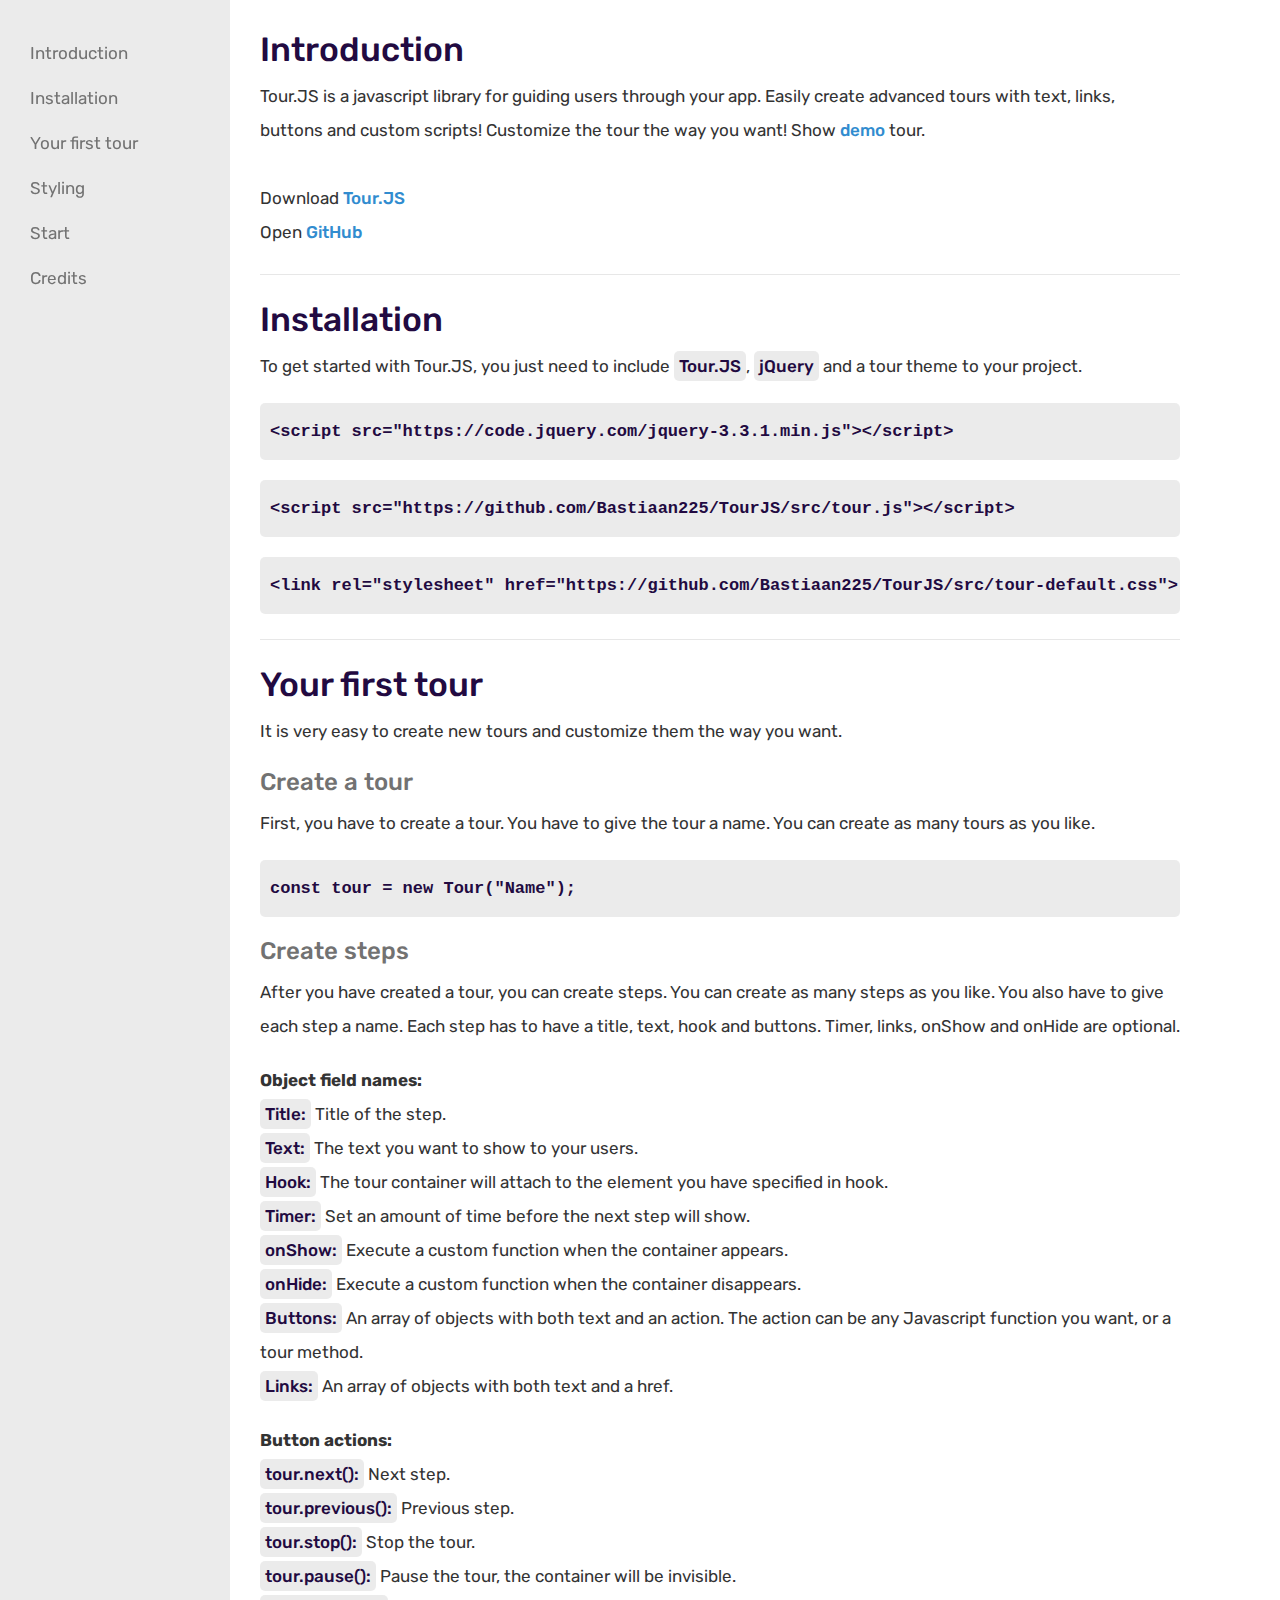
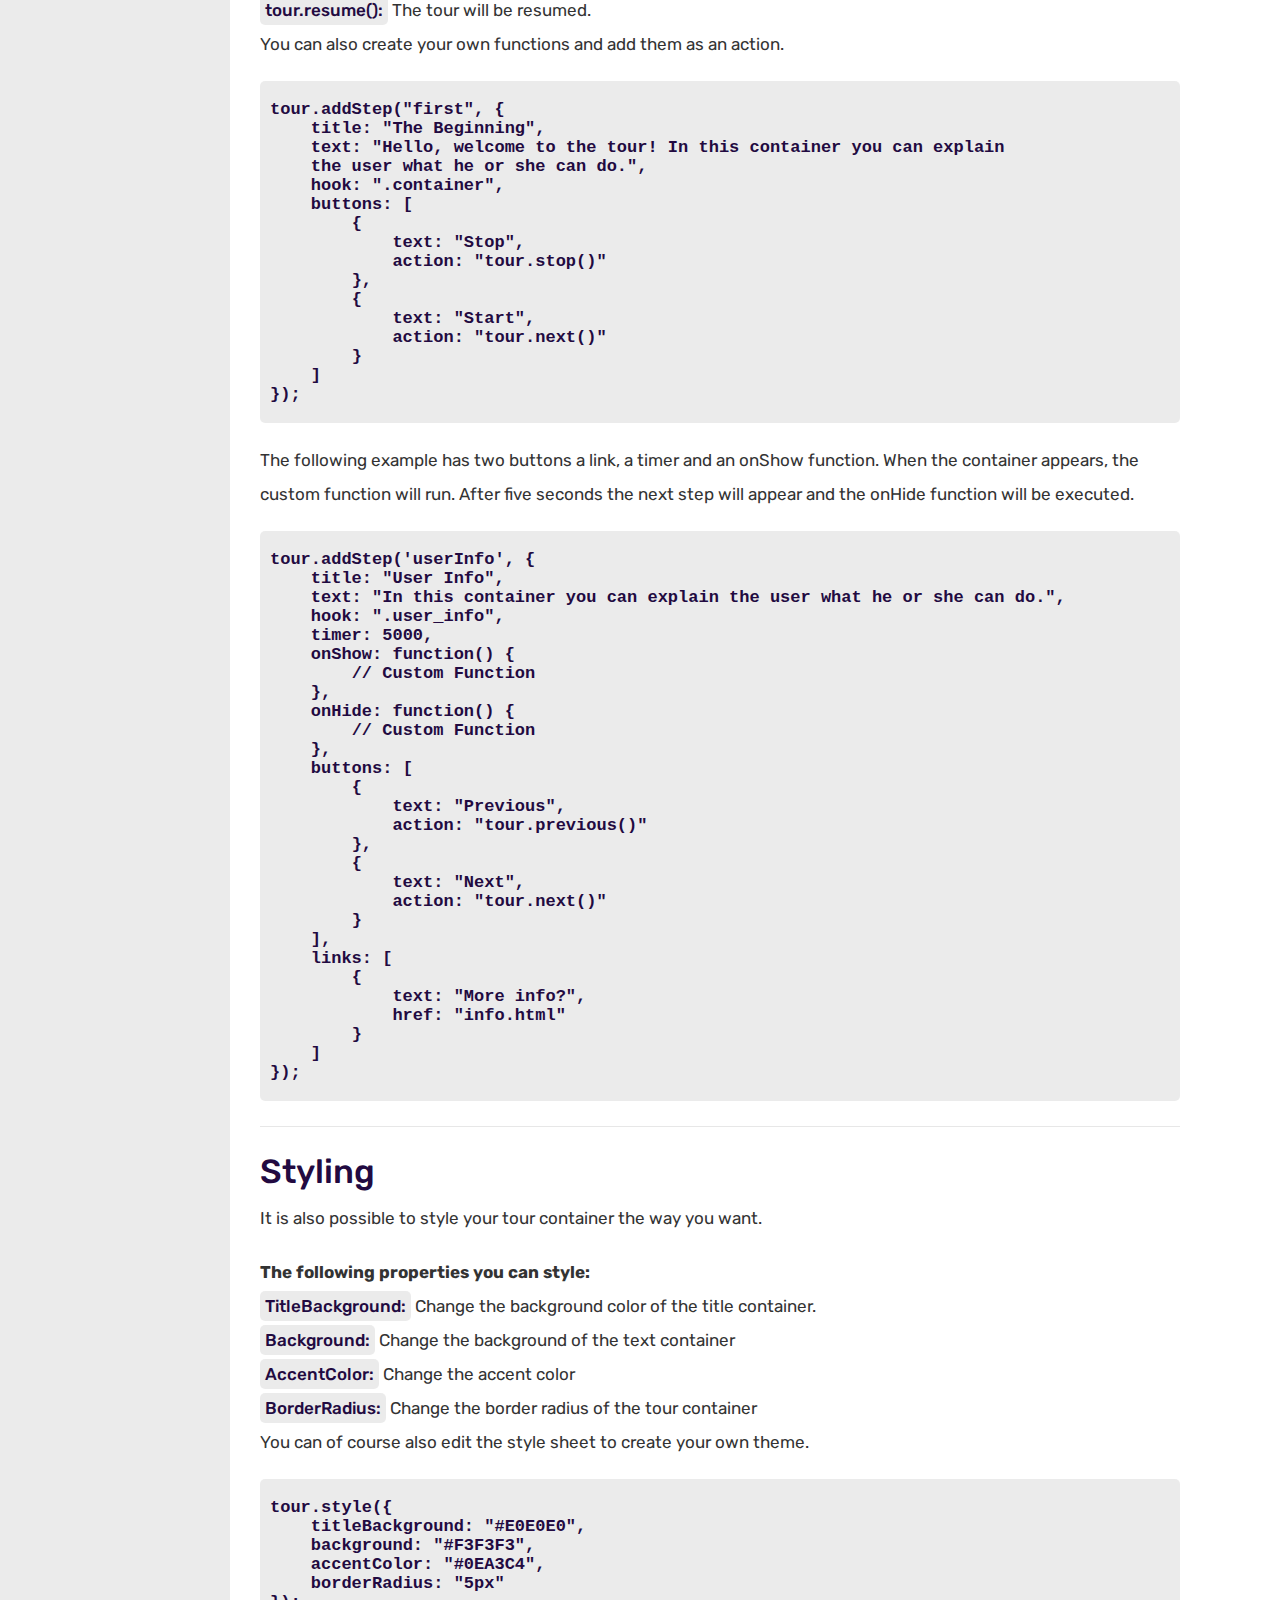
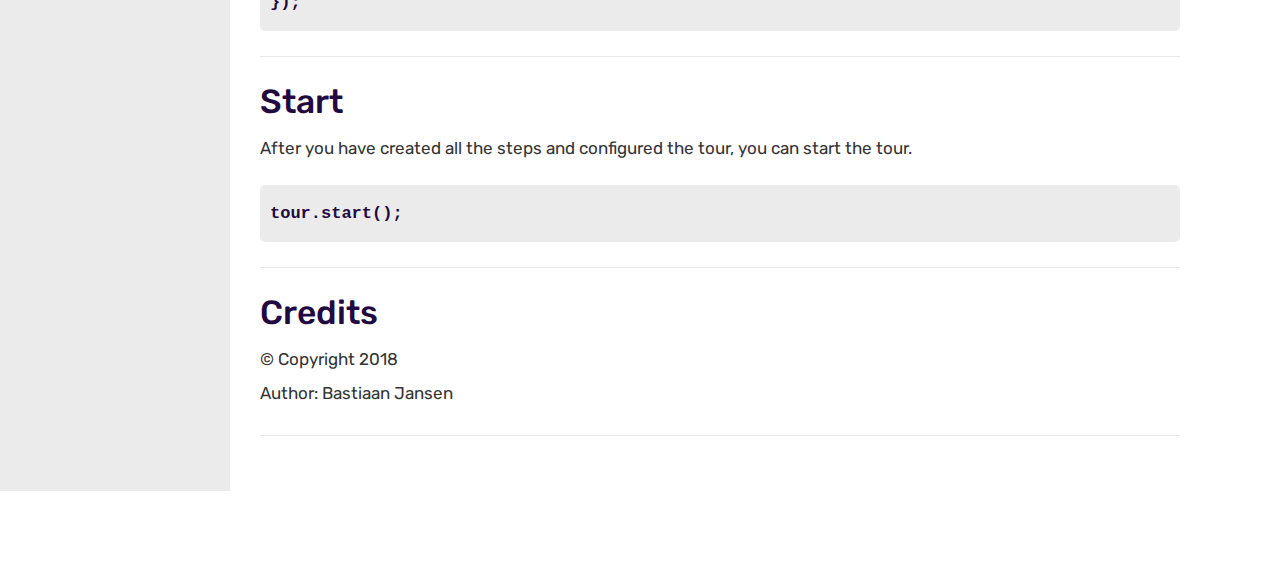
==== documentation.html @ c0cf6246 "Documentation Website" ====
<!DOCTYPE html>
<html>
<head>
    <title>Tour JS</title>
    <meta charset="UTF-8">
    <meta name="description" content="">
    <meta name="keywords" content="">
    <link rel="stylesheet" href="CSS/documentation.css">
    <meta name="viewport" content="width=device-width, initial-scale=1.0">
</head>
<body>

<div class="container grid">
    <div class="sidebar">
        <ul>
            <li><a href="#introduction">Introduction</a></li>
            <li><a href="#installation">Installation</a></li>
            <li><a href="#first-tour">Your first tour</a></li>
            <li><a href="#styling">Styling</a></li>
            <li><a href="#start">Start</a></li>
            <li><a href="#credits">Credits</a></li>
        </ul>
    </div>
    
    <div class="main">
        <section id="introduction">
            <h1>Introduction</h1>
            <p>
                Tour.JS is a javascript library for guiding users through your app. Easily create advanced tours with text, links, buttons and custom scripts! Customize the tour the way you want! Show <span class="demo">demo</span> tour.

                <br><br>

                Download <a href="#" target="_blank">Tour.JS</a> <br>
                Open <a href="https://github.com/Bastiaan225/TourJS" target="_blank">GitHub</a>
            </p>
        </section>
        
<!--
        <section id="getting-started">
            <h1>Getting Started</h1>
            <p>To get started with Tour.JS, you just need to include <span class="highlight">Tour.JS</span> to your project.</p>
            
            <pre>
                <xmp>
                    <script src="frameworks/Tour/tour.js" type="text/javascript"></script>
                </xmp>
            </pre>
        </section>
-->
        
        <section id="installation">
            <h1>Installation</h1>
            <p>To get started with Tour.JS, you just need to include <span class="highlight">Tour.JS</span>, <span class="highlight">jQuery</span> and a tour theme to your project.</p>
            
            <pre>
                <xmp>
<script src="https://code.jquery.com/jquery-3.3.1.min.js"></script>
                </xmp>
            </pre>
            
            <pre>
                <xmp>
<script src="https://github.com/Bastiaan225/TourJS/src/tour.js"></script>
                </xmp>
            </pre>
            
            <pre>
                <xmp>
<link rel="stylesheet" href="https://github.com/Bastiaan225/TourJS/src/tour-default.css">
                </xmp>
            </pre>
        </section>
        
        <section id="first-tour">
            <h1>Your first tour</h1>
            <p>It is very easy to create new tours and customize them the way you want.</p>
            
            <h2>Create a tour</h2>
            <p>First, you have to create a tour. You have to give the tour a name. You can create as many tours as you like.</p>
            
            <pre>
                <xmp>
const tour = new Tour("Name");
                </xmp>
            </pre>
            
            <h2>Create steps</h2>
            <p>After you have created a tour, you can create steps. You can create as many steps as you like. You also have to give each step a name. Each step has to have a title, text, hook and buttons. Timer, links, onShow and onHide are optional.</p>
            
            <p>
                <b>Object field names:</b> <br> 
                <span class="highlight">Title:</span> Title of the step. <br>
                <span class="highlight">Text:</span> The text you want to show to your users. <br>
                <span class="highlight">Hook:</span> The tour container will attach to the element you have specified in hook. <br>
                <span class="highlight">Timer:</span> Set an amount of time before the next step will show. <br>
                <span class="highlight onshow">onShow:</span> Execute a custom function when the container appears. <br>
                <span class="highlight onshow">onHide:</span> Execute a custom function when the container disappears. <br>
                <span class="highlight">Buttons:</span> An array of objects with both text and an action. The action can be any Javascript function you want, or a tour method. <br>
                <span class="highlight">Links:</span> An array of objects with both text and a href.
            </p>
            
            <p>
                <b>Button actions:</b> <br>
                <span class="highlight">tour.next():</span> Next step. <br>
                <span class="highlight">tour.previous():</span> Previous step. <br>
                <span class="highlight">tour.stop():</span> Stop the tour. <br>
                <span class="highlight">tour.pause():</span> Pause the tour, the container will be invisible. <br>
                <span class="highlight">tour.resume():</span> The tour will be resumed. <br>
                You can also create your own functions and add them as an action.
            </p>
            
            <pre>
                <xmp>
tour.addStep("first", {
    title: "The Beginning",
    text: "Hello, welcome to the tour! In this container you can explain 
    the user what he or she can do.",
    hook: ".container",
    buttons: [
        {
            text: "Stop",
            action: "tour.stop()"
        },
        {
            text: "Start",
            action: "tour.next()"
        }
    ]
});
                </xmp>
            </pre>
            
            <p>The following example has two buttons a link, a timer and an onShow function. When the container appears, the custom function will run. After five seconds the next step will appear and the onHide function will be executed.</p>
            
            <pre>
                <xmp>
tour.addStep('userInfo', {
    title: "User Info",
    text: "In this container you can explain the user what he or she can do.",
    hook: ".user_info",
    timer: 5000,
    onShow: function() {
        // Custom Function
    },
    onHide: function() {
        // Custom Function
    },
    buttons: [
        {
            text: "Previous",
            action: "tour.previous()"
        },
        {
            text: "Next",
            action: "tour.next()"
        }
    ],
    links: [
        {
            text: "More info?",
            href: "info.html"
        }
    ]
});
                </xmp>
            </pre>
        </section>
        
        <section id="styling">
            <h1>Styling</h1>
            <p>It is also possible to style your tour container the way you want.</p>
            <p>
                <b>The following properties you can style:</b> <br>
                <span class="highlight">TitleBackground:</span> Change the background color of the title container. <br>
                <span class="highlight">Background:</span> Change the background of the text container <br>
                <span class="highlight">AccentColor:</span> Change the accent color <br>
                <span class="highlight">BorderRadius:</span> Change the border radius of the tour container <br>
                You can of course also edit the style sheet to create your own theme.
            </p>
            
            <pre>
                <xmp>
tour.style({
    titleBackground: "#E0E0E0",
    background: "#F3F3F3",
    accentColor: "#0EA3C4",
    borderRadius: "5px"
});
                </xmp>
            </pre>
        </section>
        
        <section id="start">
            <h1>Start</h1>
            <p>After you have created all the steps and configured the tour, you can start the tour.</p>
            
            <pre>
                <xmp>
tour.start();
                </xmp>
            </pre>
        </section>
        
        <section id="credits">
            <h1>Credits</h1>
            <p>© Copyright 2018 <br>
            Author: Bastiaan Jansen</p>
        </section>
    </div>
</div>

<script src="https://code.jquery.com/jquery-3.3.1.min.js"></script>
<script src="frameworks/Tour/tour.js"></script>
<link rel="stylesheet" href="frameworks/Tour/tour-default.css">

<script>

    const tour = new Tour("Start");
    tour.style({
        accentColor: "#318CCF",
        borderRadius: "5px"
    });
    
    tour.addStep("first", {
        title: "Welcome",
        text: "Hello, welcome to the tour! Here you can download Tour.JS. Now I will show you what Tour.JS can do!",
        hook: "#introduction p",
        onShow: function() {
            // Function
        },
        buttons: [
            {
                text: "Stop",
                action: "tour.stop()"
            },
            {
                text: "Start",
                action: "tour.next()"
            }
        ],
        links: [
            {
                text: "More info?",
                href: "#"
            }
        ]
    });
    
    tour.addStep('userInfo', {
        title: "Features",
        text: "This step is running on a timer! After 5 seconds, the next step will appear.",
        hook: "#introduction h1",
        timer: 5000,
        buttons: [
            {
                text: "Previous",
                action: "tour.previous()"
            }
        ],
        links: [
            {
                text: "Go to settings",
                href: "#"
            }
        ]
    });
    
    tour.addStep("sidebar", {
        title: "Easy to install",
        text: "Tour.JS is really easy to install, you only have to include a couple of files!",
        hook: "#installation h1",
        buttons: [
            {
                text: "Previous",
                action: "tour.previous()"
            },
            {
                text: "Next",
                action: "tour.next()"
            }
        ],
        links: [
            {
                text: "More info?",
                href: "#"
            }
        ]
    });
    
    tour.addStep("sidebar", {
        title: "Styling",
        text: "You can really easy customize Tour.JS! Just edit the style sheet to make a custom theme or easily change values with the 'style' method!",
        hook: "#styling h1",
        buttons: [
            {
                text: "Previous",
                action: "tour.previous()"
            },
            {
                text: "Next",
                action: "tour.next()"
            }
        ],
        links: [
            {
                text: "More info?",
                href: "#"
            }
        ]
    });
    
    tour.addStep("sidebar", {
        title: "Custom scripts",
        text: "You can even create and execute custom scripts with Tour.JS! The possibilities are endless!",
        hook: ".onshow",
        onShow: function() {
            $("body").addClass("disco"); 
        },
        onHide: function() {
            $("body").removeClass("disco");
        },
        buttons: [
            {
                text: "Previous",
                action: "tour.previous()"
            },
            {
                text: "Next",
                action: "tour.next()"
            }
        ],
        links: [
            {
                text: "More info?",
                href: "#"
            }
        ]
    });
    
    tour.addStep("finish", {
        title: "The End",
        text: "This is the end of the tour! We hope you have learnt a lot and will download Tour.JS",
        hook: "#introduction p",
        buttons: [
            {
                text: "Previous",
                action: "tour.previous()"
            },
            {
                text: "Finish",
                action: "tour.stop()"
            }
        ],
        links: [
            {
                text: "More info?",
                href: "#"
            }
        ]
    });
    
    $(".demo").click(function() {
        tour.start();
    });

</script>

</body>
</html>
---- CSS/documentation.css ----
@import url('https://fonts.googleapis.com/css?family=Rubik:400,500,700,900');

:root {
    --main: #220A41;
    --background: white;
    --sidebar: rgba(0,0,0,.08);
    --accent: #318CCF;
}

    /*var(--main-color); */

* {
    margin: 0;
    padding: 0;
}

html {
    height: 100%;
}

body {
    margin: 0;
    padding: 0;
    font-weight: 400;
    font-family: 'Rubik', sans-serif;
    color: #333;
    overflow-x: hidden;
    background-color: var(--background);
    height: 100%;
}

a:link {
    text-decoration: none;
}

::-moz-selection {
    color: #fff;
    background-color: #333;
}

::selection {
    color: #fff;
    background-color: #333;
}


.container {
    height: 100%;
}

.grid {
    display: grid;
    grid-template-columns: 230px minmax(0px, 980px);
    grid-template-rows: auto;
    grid-template-areas: 
        "sidebar main";
}

.sidebar {
    background-color: var(--sidebar);
    position: relative;
}

.sidebar ul {
    display: grid;
    padding: 30px;
    position: fixed;
}

.sidebar ul li {
    height: 45px;
    display: -webkit-box;
    display: -ms-flexbox;
    display: flex;
    -webkit-box-align: center;
    -ms-flex-align: center;
    align-items: center;
}

/*
.sidebar ul li:nth-of-type(1) {
    -webkit-animation: fadeInTop 0.3s backwards 0s ease-out;
    animation: fadeInTop 0.3s backwards 0s ease-out;
}

.sidebar ul li:nth-of-type(2) {
    -webkit-animation: fadeInTop 0.5s backwards 0s ease-out;
    animation: fadeInTop 0.5s backwards 0s ease-out;
}

.sidebar ul li:nth-of-type(3) {
    -webkit-animation: fadeInTop 0.7s backwards 0s ease-out;
    animation: fadeInTop 0.7s backwards 0s ease-out;
}

.sidebar ul li:nth-of-type(4) {
    -webkit-animation: fadeInTop 0.9s backwards 0s ease-out;
    animation: fadeInTop 0.9s backwards 0s ease-out;
}

.sidebar ul li:nth-of-type(5) {
    -webkit-animation: fadeInTop 1.1s backwards 0s ease-out;
    animation: fadeInTop 1.1s backwards 0s ease-out;
}

.sidebar ul li:nth-of-type(6) {
    -webkit-animation: fadeInTop 1.3s backwards 0s ease-out;
    animation: fadeInTop 1.3s backwards 0s ease-out;
}
*/

.sidebar ul li a {
    color: #727272;
    font-size: 17px;
}

.sidebar ul li a:hover {
    -webkit-filter: brightness(50%);
    filter: brightness(50%);
}

.main {
    padding: 30px;
}

/*
section:nth-of-type(1) {
    -webkit-animation: fadeInTop 0.3s backwards 0s ease-out;
    animation: fadeInTop 0.3s backwards 0s ease-out;
}

section:nth-of-type(2) {
    -webkit-animation: fadeInTop 0.5s backwards 0s ease-out;
    animation: fadeInTop 0.5s backwards 0s ease-out;
}

section:nth-of-type(3) {
    -webkit-animation: fadeInTop 0.7s backwards 0s ease-out;
    animation: fadeInTop 0.7s backwards 0s ease-out;
}
*/

.disco {
    -webkit-animation: disco 5s linear infinite;
    animation: disco 5s linear infinite;
}

@-webkit-keyframes disco {
    0% {
        background-color: #81BBE6;  
    }
    25% {
        background-color: #DEE681;  
    }
    50% {
        background-color: #81E6A7;
    }
    75% {
        background-color: #BB81E6;
    }
    100% {
        background-color: #81BBE6;
    }
}

@keyframes disco {
    0% {
        background-color: #81BBE6;  
    }
    25% {
        background-color: #DEE681;  
    }
    50% {
        background-color: #81E6A7;
    }
    75% {
        background-color: #BB81E6;
    }
    100% {
        background-color: #81BBE6;
    }
}

.main section {
    margin-bottom: 25px;
    padding-bottom: 5px;
    border-bottom: 1px solid rgba(128, 128, 128, 0.19);
}

.main h1 {
    font-size: 2.1em;
    margin-bottom: 10px;
    color: var(--main);
    font-weight: 500;
}

.main h2 {
    font-size: 1.5em;
    margin-bottom: 10px;
    color: #727272;
    font-weight: 500;
}

.main a {
    color: #318CCF;
    font-weight: 500;
}

.main .demo {
    color: #318CCF;
    font-weight: 500;
    cursor: pointer;
}

.main p {
    line-height: 2em;
    font-size: 17px;
    margin-bottom: 20px;
}

.main .highlight {
    padding: 5px;
    background-color: rgba(0,0,0,.08);
    border-radius: 5px;
    font-weight: 500;
    color: var(--main);
}

pre {
    background-color: rgba(0,0,0,.08);
    border-radius: 5px;
    position: relative;
    margin-bottom: 20px;
    display: -webkit-box;
    display: -ms-flexbox;
    display: flex;
    -ms-flex-item-align: center;
    align-self: center;
    -webkit-box-pack: left;
    -ms-flex-pack: left;
    justify-content: left;
    padding-left: 10px;
}

pre xmp {
    white-space: pre-wrap;
    position: relative;
    font-size: 17px;
    font-weight: 600;
    color: var(--main);
}

/* Animations */

@-webkit-keyframes fadeInTop {
    0%{
        -webkit-transform: translateY(100px);
        transform: translateY(100px);
        opacity: 0;
        }
    100%{
        -webkit-transform: rotate(xx) translateY(0);
        transform: rotate(xx) translateY(0);
        opacity: 1;
        }
}

@keyframes fadeInTop {
    0%{
        -webkit-transform: translateY(100px);
        transform: translateY(100px);
        opacity: 0;
        }
    100%{
        -webkit-transform: rotate(xx) translateY(0);
        transform: rotate(xx) translateY(0);
        opacity: 1;
        }
}


/* Responsive */

@media screen and (max-width: 800px) {
    .grid {
        grid-template-columns: auto;
        grid-template-rows: auto auto;
        grid-template-areas: 
            "sidebar"
            "main";
    }
    
    .sidebar {
        height: auto;
    }
    
    .sidebar ul {
        position: relative;
        grid-template-columns: auto auto;
    }
}

@media screen and (max-width: 500px) {
    .sidebar ul {
        position: relative;
        grid-template-columns: auto;
    }
}
---- frameworks/Tour/tour-default.css ----
:root {
    --TourAccent: #0EA3C4;
    --TourBackground: #F3F3F3;
    --TourTitleBackground: #E0E0E0;
    --TourBorderRadius: 5px;
}

.tour {
    background-color: var(--TourBackground);
    display: block;
    border-radius: var(--TourBorderRadius);
    width: 350px;
    -webkit-box-shadow: 1px 1px 20px rgb(0, 0, 0, 0.1);
    box-shadow: 1px 1px 20px rgb(0, 0, 0, 0.1);
    position: absolute;
    z-index: 1000;
    margin-top: 50px;
    opacity: 0;
}

.tour .tour-arrow {
    width: 20px;
    height: 20px;
    background-color: var(--TourTitleBackground);
    position: absolute;
    top: -10px;
    left: 25px;
    -webkit-transform: rotate(45deg);
    transform: rotate(45deg);
}

.tour .titleContainer {
    background-color: var(--TourTitleBackground);
    padding: 10px 20px;
    border-top-left-radius: var(--TourBorderRadius);
    border-top-right-radius: var(--TourBorderRadius);
}

.tour .titleContainer h3 {
    font-size: 19px;
    font-weight: 500;
    color: black;
}

.tour .mainContainer {
    padding: 20px;
    border-radius: var(--TourBorderRadius);
}

.tour .mainContainer p {
    font-weight: normal;
    line-height: normal;
    font-size: 16px;
    color: black;
}

.tour .actionContainer {
    padding: 10px 20px;
}

.tour .actionContainer a {
    color: var(--TourAccent);
    font-size: 13px;
    margin-right: 5px;
    font-weight: normal;
}

.tour .actionContainer button {
    background-color: var(--TourAccent);
    border: none;
    color: white;
    font-size: 13px;
    margin-right: 5px;
    padding: 7px 15px;
    cursor: pointer;
    outline: none;
    border-radius: var(--TourBorderRadius);
}

.tour .actionContainer a:hover {
    text-decoration: underline;
}

.tour .actionContainer button:hover {
    -webkit-filter: brightness(95%);
    filter: brightness(95%);
}
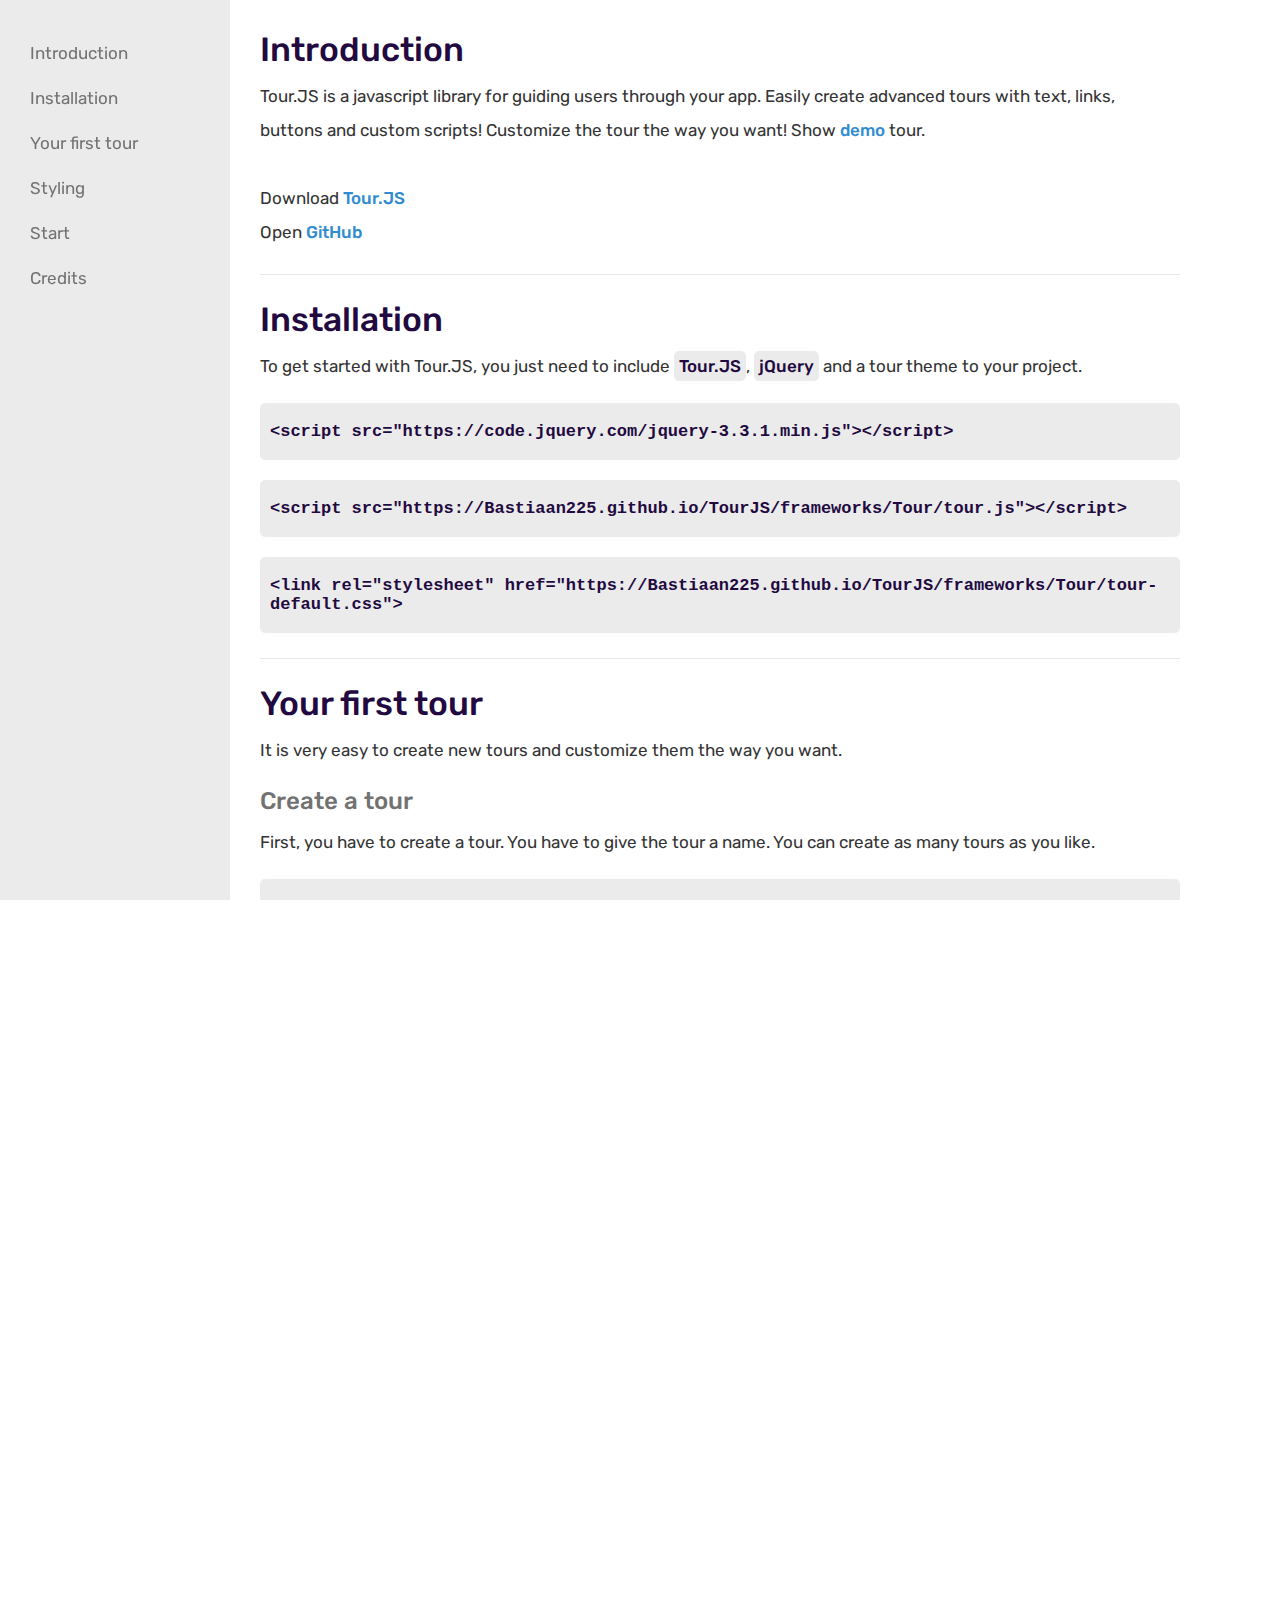
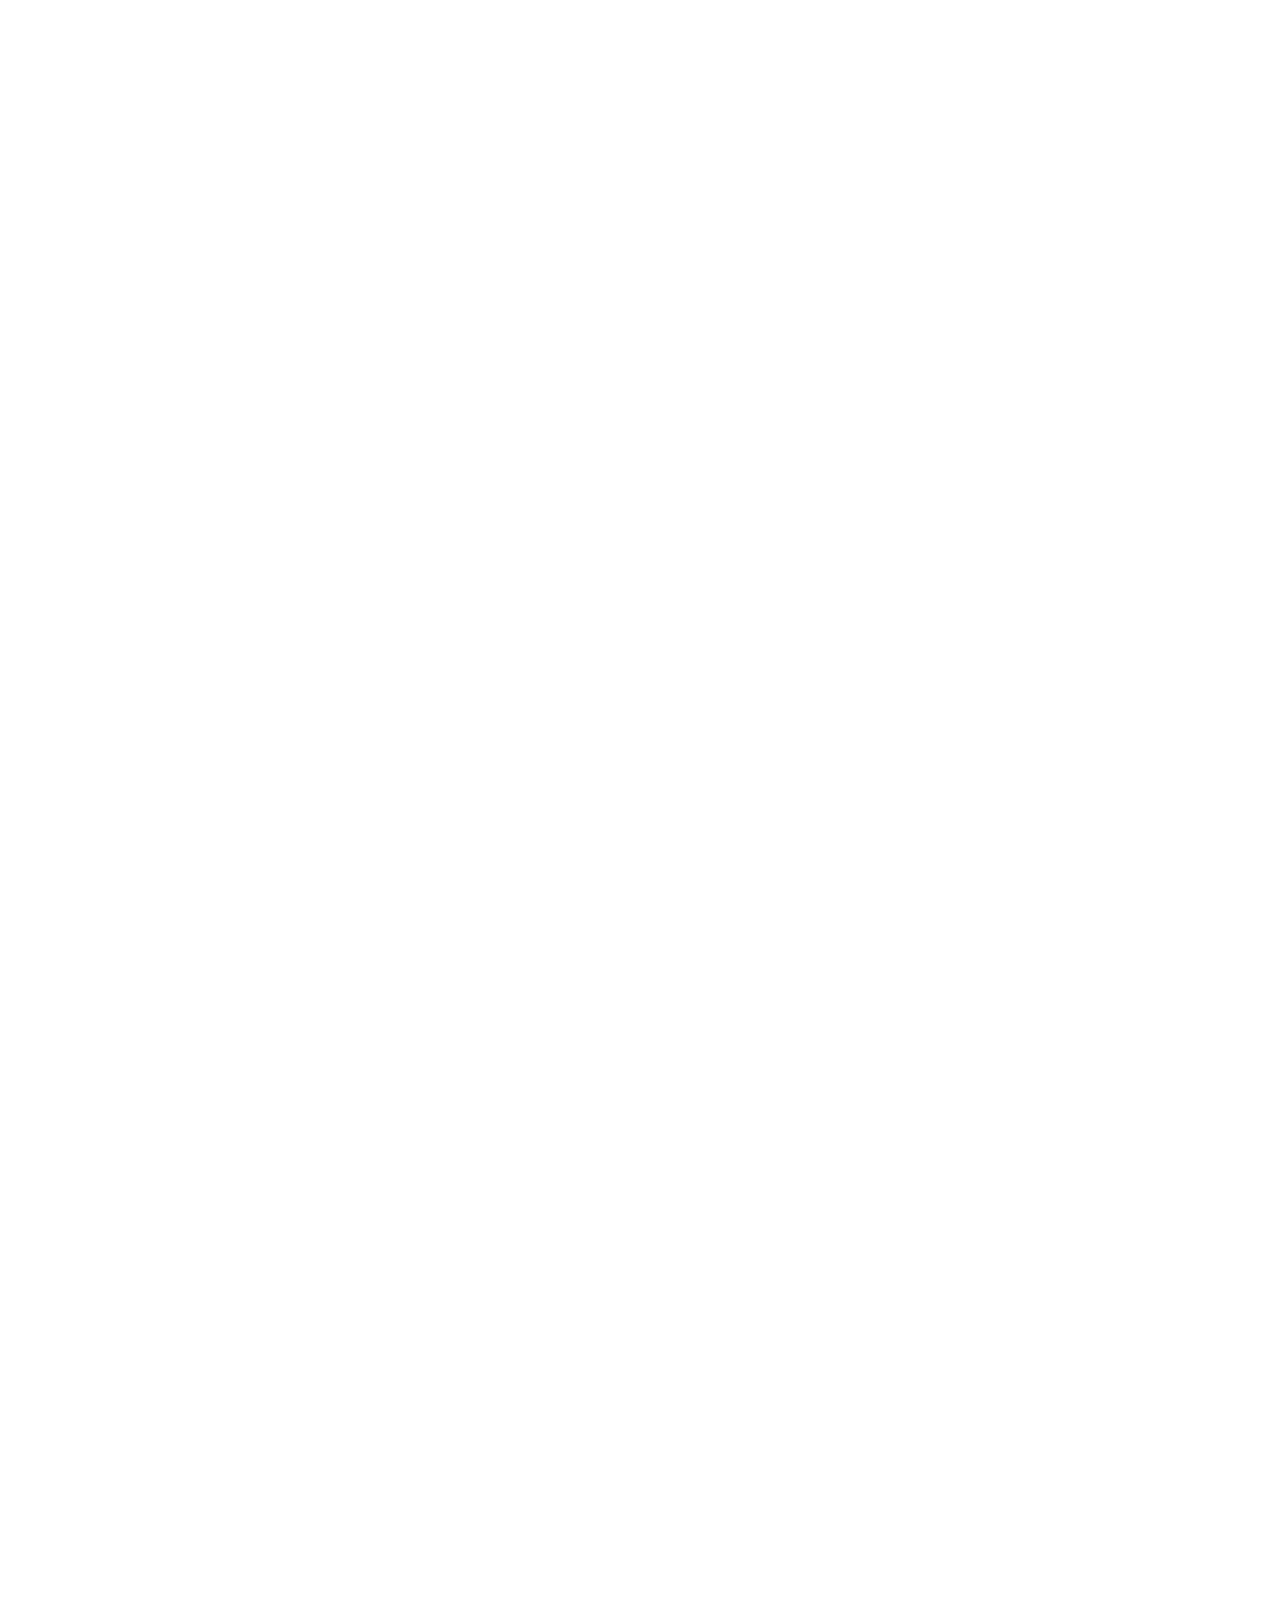
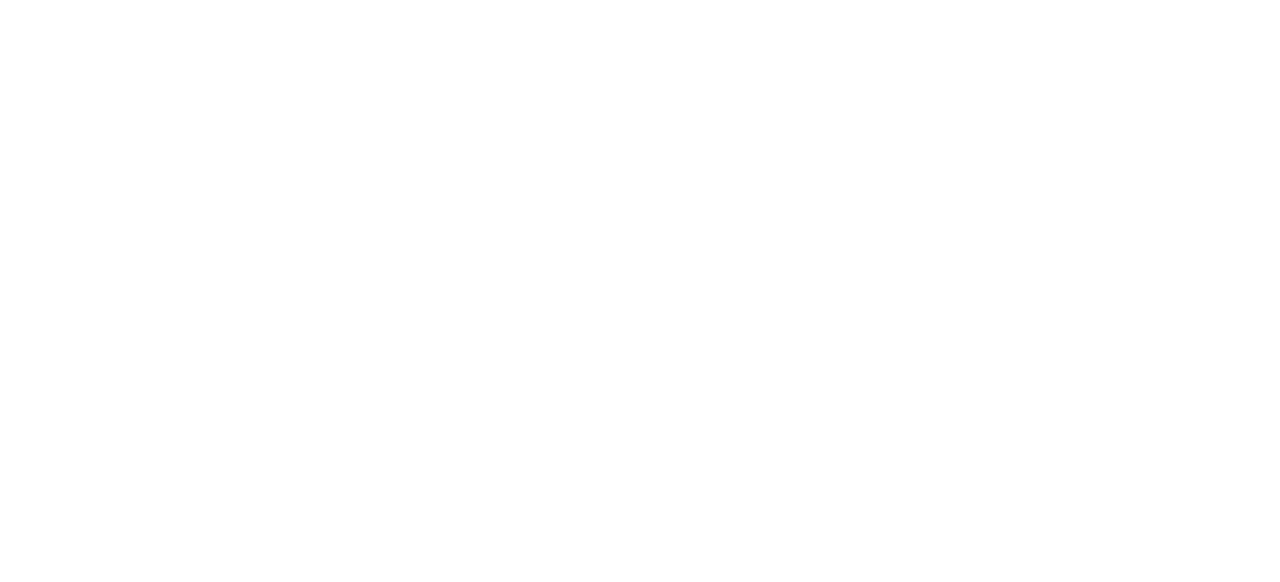
==== commit 8dbfc381: "Documentation Website" ====
--- a/documentation.html
+++ b/documentation.html
@@ -6,7 +6,8 @@
     <meta name="description" content="">
     <meta name="keywords" content="">
     <link rel="stylesheet" href="CSS/documentation.css">
-    <meta name="viewport" content="width=device-width, initial-scale=1.0">
+    <link rel="icon" href="IMAGES/logo.png">
+    <meta name="viewport" content="width=device-width, initial-scale=1">
 </head>
 <body>
 
@@ -60,13 +61,13 @@
             
             <pre>
                 <xmp>
-<script src="https://github.com/Bastiaan225/TourJS/src/tour.js"></script>
-                </xmp>
-            </pre>
-            
-            <pre>
-                <xmp>
-<link rel="stylesheet" href="https://github.com/Bastiaan225/TourJS/src/tour-default.css">
+<script src="https://Bastiaan225.github.io/TourJS/frameworks/Tour/tour.js"></script>
+                </xmp>
+            </pre>
+            
+            <pre>
+                <xmp>
+<link rel="stylesheet" href="https://Bastiaan225.github.io/TourJS/frameworks/Tour/tour-default.css">
                 </xmp>
             </pre>
         </section>
--- a/CSS/documentation.css
+++ b/CSS/documentation.css
@@ -16,6 +16,7 @@
 
 html {
     height: 100%;
+    overflow-x: hidden;
 }
 
 body {
@@ -244,10 +245,12 @@
 
 pre xmp {
     white-space: pre-wrap;
-    position: relative;
+    word-wrap: break-word;
     font-size: 17px;
     font-weight: 600;
     color: var(--main);
+    min-width: 0;
+    padding-right: 5px;
 }
 
 /* Animations */
@@ -283,7 +286,7 @@
 
 @media screen and (max-width: 800px) {
     .grid {
-        grid-template-columns: auto;
+        grid-template-columns: minmax(0, 100%);
         grid-template-rows: auto auto;
         grid-template-areas: 
             "sidebar"
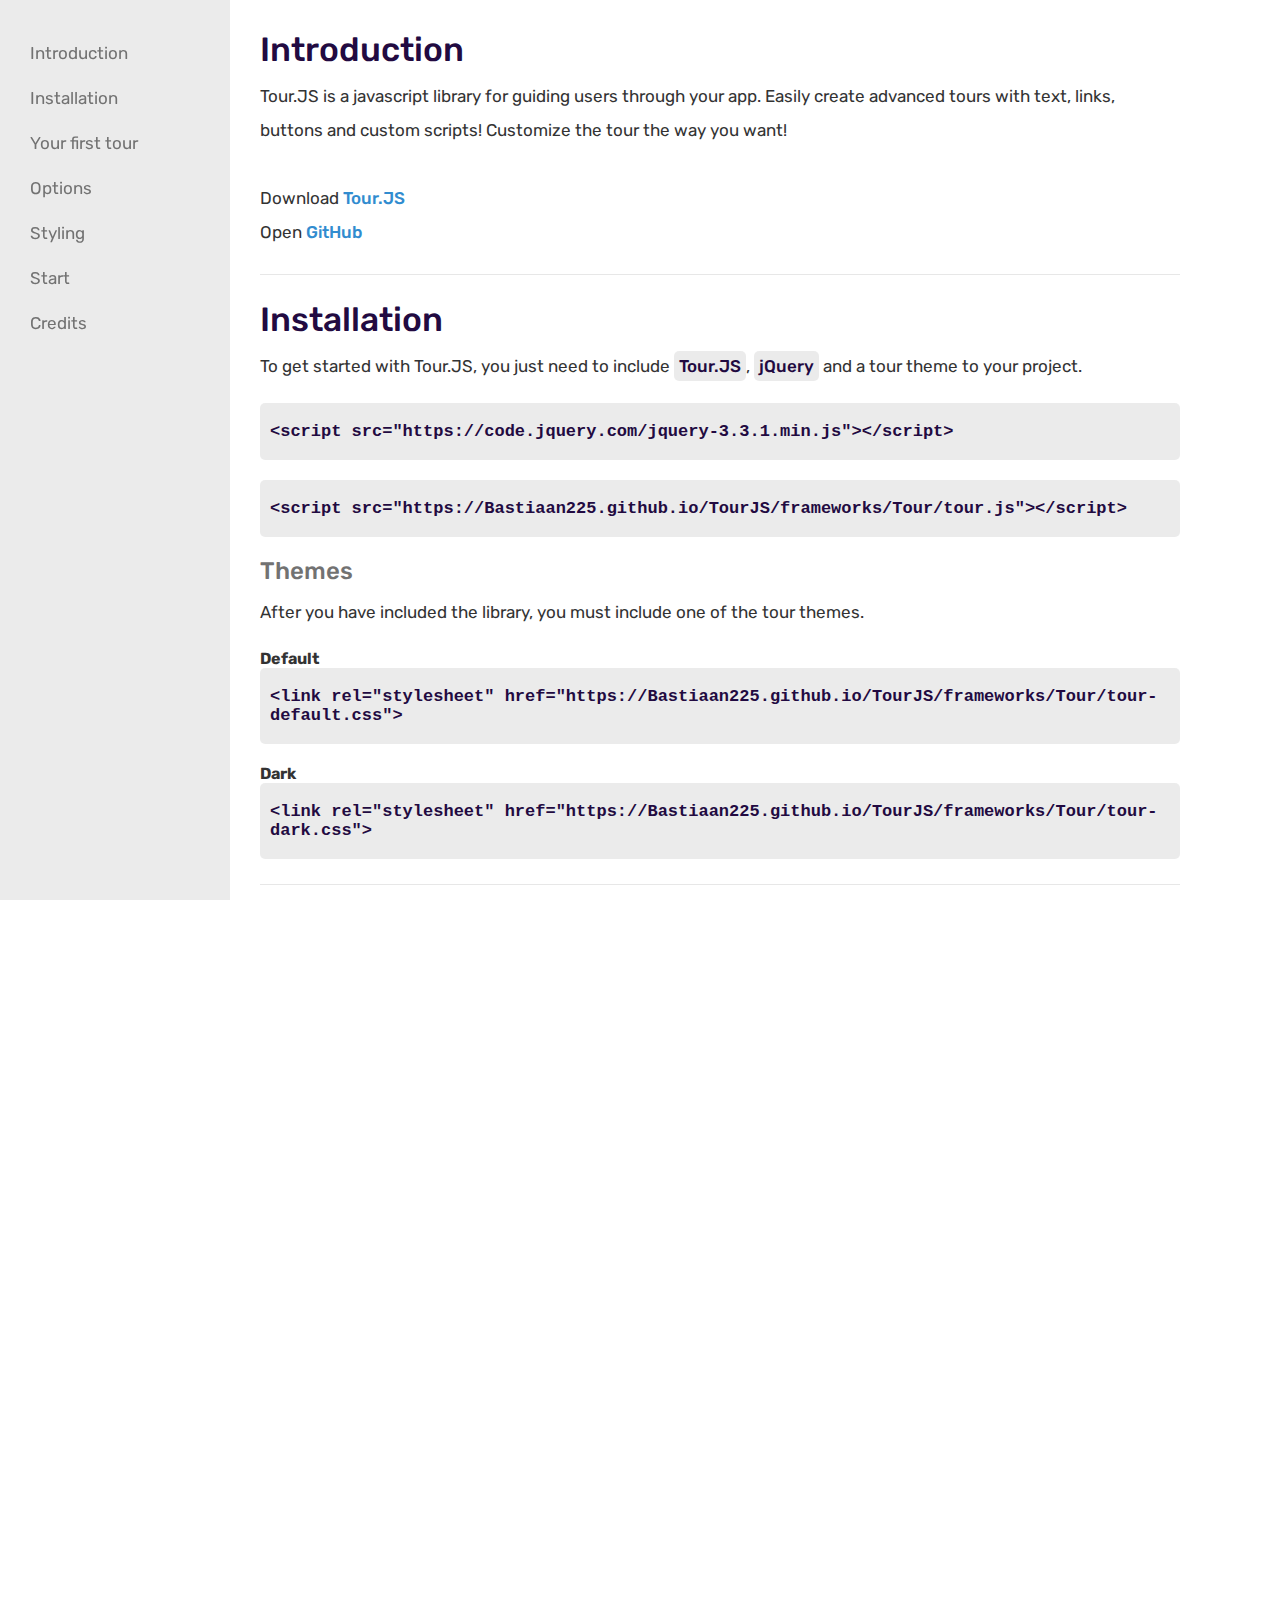
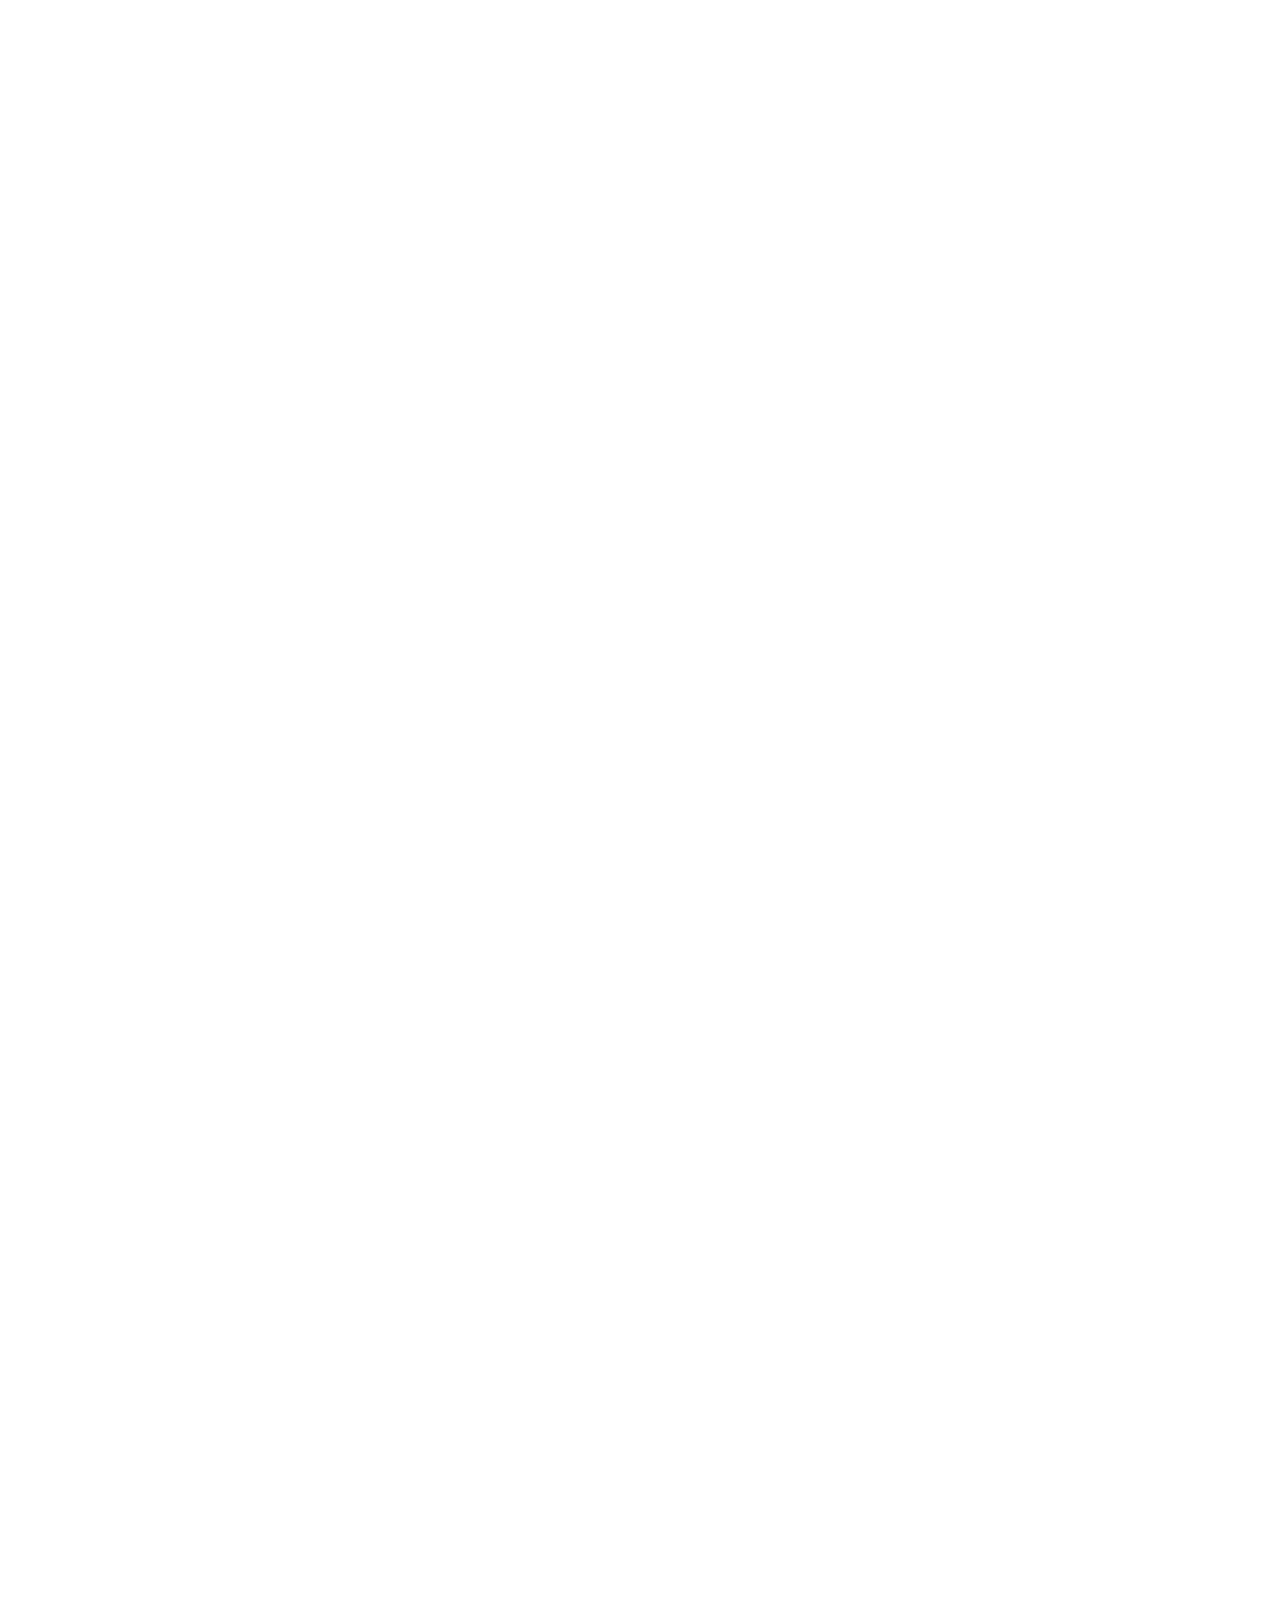
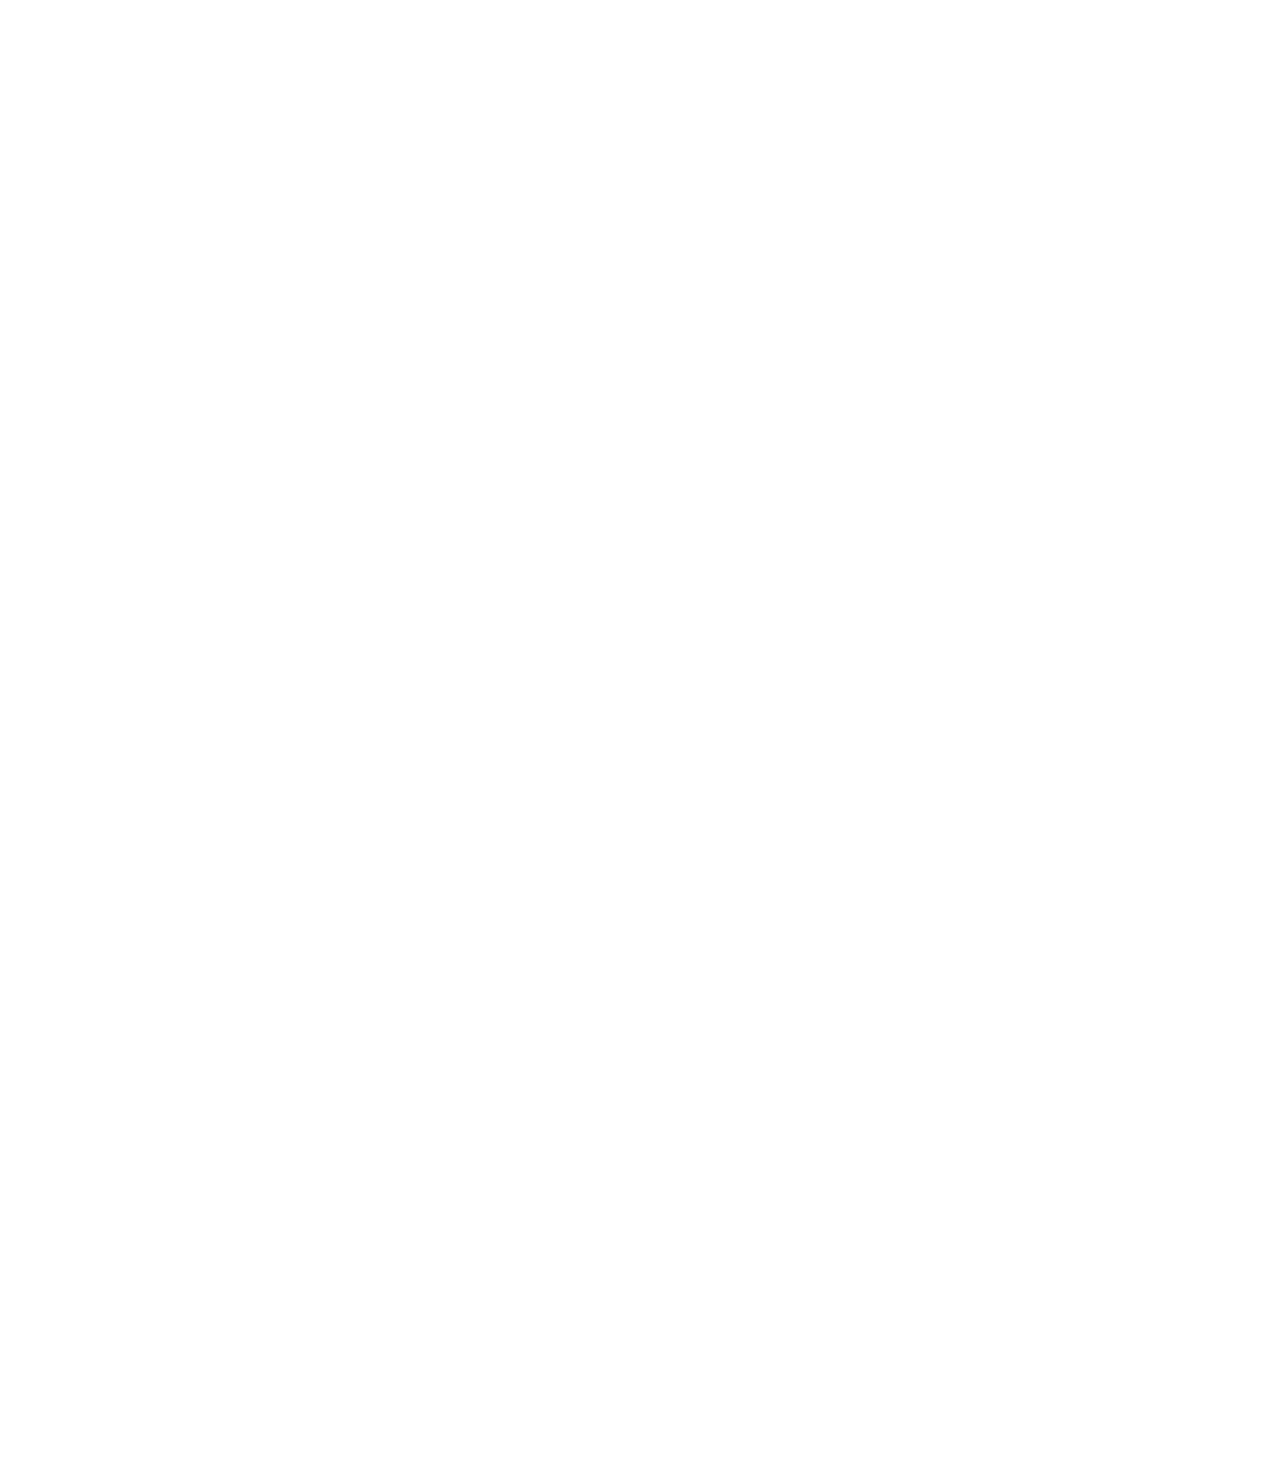
==== commit 8e6ad28b: "Documentation Website" ====
--- a/documentation.html
+++ b/documentation.html
@@ -17,6 +17,7 @@
             <li><a href="#introduction">Introduction</a></li>
             <li><a href="#installation">Installation</a></li>
             <li><a href="#first-tour">Your first tour</a></li>
+            <li><a href="#options">Options</a></li>
             <li><a href="#styling">Styling</a></li>
             <li><a href="#start">Start</a></li>
             <li><a href="#credits">Credits</a></li>
@@ -27,11 +28,12 @@
         <section id="introduction">
             <h1>Introduction</h1>
             <p>
-                Tour.JS is a javascript library for guiding users through your app. Easily create advanced tours with text, links, buttons and custom scripts! Customize the tour the way you want! Show <span class="demo">demo</span> tour.
+                Tour.JS is a javascript library for guiding users through your app. Easily create advanced tours with text, links, buttons and custom scripts! Customize the tour the way you want! 
+<!--                Show <span class="demo">demo</span> tour.-->
 
                 <br><br>
 
-                Download <a href="#" target="_blank">Tour.JS</a> <br>
+                Download <a href="#installation">Tour.JS</a> <br>
                 Open <a href="https://github.com/Bastiaan225/TourJS" target="_blank">GitHub</a>
             </p>
         </section>
@@ -65,11 +67,23 @@
                 </xmp>
             </pre>
             
+            <h2>Themes</h2>
+            <p>After you have included the library, you must include one of the tour themes.</p>
+            
+            <b>Default</b>
             <pre>
                 <xmp>
 <link rel="stylesheet" href="https://Bastiaan225.github.io/TourJS/frameworks/Tour/tour-default.css">
                 </xmp>
             </pre>
+            
+            <b>Dark</b>
+            <pre>
+                <xmp>
+<link rel="stylesheet" href="https://Bastiaan225.github.io/TourJS/frameworks/Tour/tour-dark.css">
+                </xmp>
+            </pre>
+            
         </section>
         
         <section id="first-tour">
@@ -167,6 +181,15 @@
             </pre>
         </section>
         
+        <section id="options">
+            <h1>Options</h1>
+            <p>Tour.JS provides a couple of options to customize the experience.</p>
+            
+            <p>
+                <span class="highlight">tour.setScroll(true | false):</span> If set to true, the browser will scroll to the tour container when the hook is not visible.
+            </p>
+        </section>
+        
         <section id="styling">
             <h1>Styling</h1>
             <p>It is also possible to style your tour container the way you want.</p>
@@ -176,7 +199,6 @@
                 <span class="highlight">Background:</span> Change the background of the text container <br>
                 <span class="highlight">AccentColor:</span> Change the accent color <br>
                 <span class="highlight">BorderRadius:</span> Change the border radius of the tour container <br>
-                You can of course also edit the style sheet to create your own theme.
             </p>
             
             <pre>
@@ -189,6 +211,34 @@
 });
                 </xmp>
             </pre>
+            
+            <p>You can also target the step name in CSS and edit it that way or create your own tour theme.</p>
+            
+            <pre>
+                <xmp>
+#tour-name {
+    background-color: #aa3737;
+}
+
+#tour-name p, #tour-name h3 {
+    color: white;
+}
+
+#tour-name .titleContainer, #tour-name .tour-arrow {
+    background-color: #862020;
+}
+
+#tour-name button {
+    background-color: white;
+    color: #aa3737;
+}
+
+#tour-name a {
+    color: white;
+}
+                </xmp>
+            </pre>
+            
         </section>
         
         <section id="start">
--- a/CSS/documentation.css
+++ b/CSS/documentation.css
@@ -17,6 +17,8 @@
 html {
     height: 100%;
     overflow-x: hidden;
+/*    overflow-y: scroll;*/
+/*    -webkit-overflow-scrolling: touch;*/
 }
 
 body {
